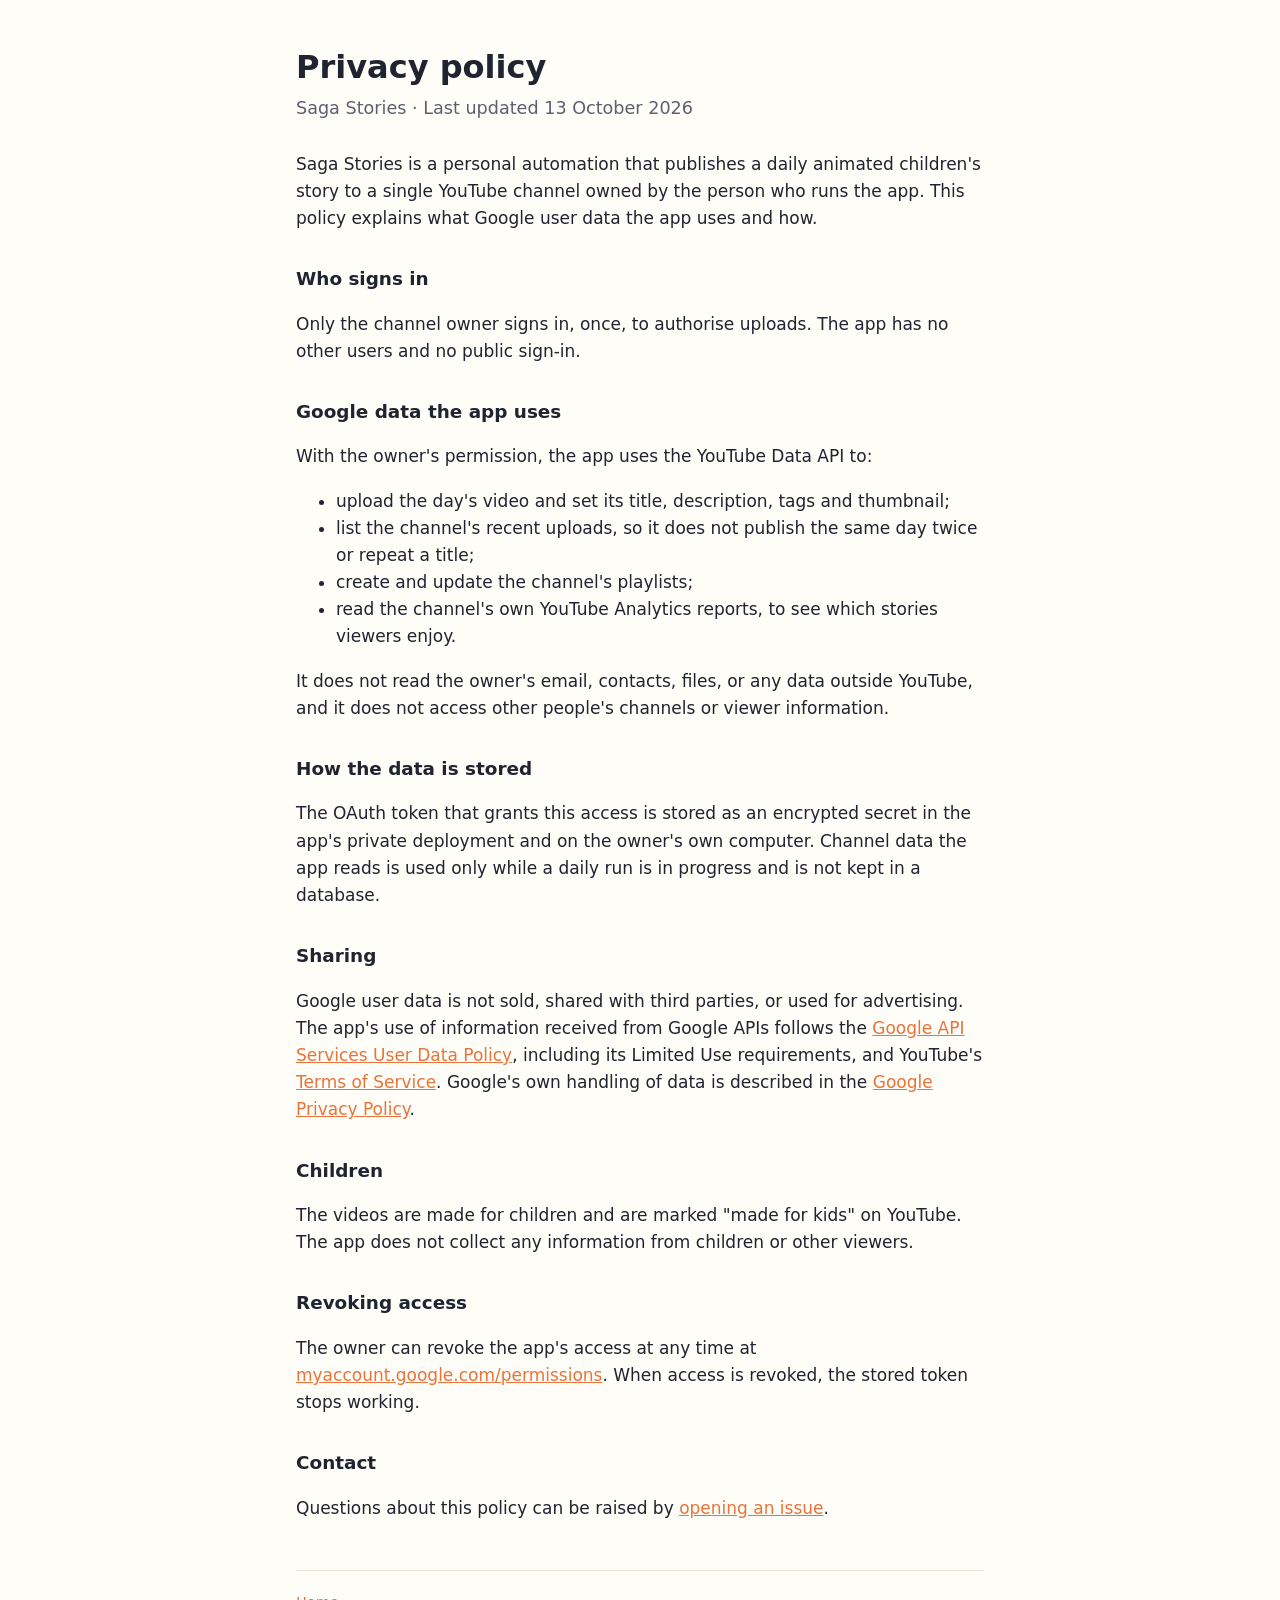
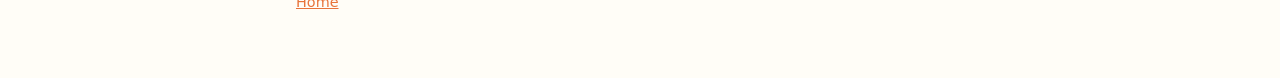
==== privacy.html @ a5b1589b "Saga Stories home page and privacy policy Co-Authored-By: Claude Opus 5.5 <noreply@anthropic.com>" ====
<!doctype html>
<html lang="en">
<head>
<meta charset="utf-8">
<meta name="viewport" content="width=device-width,initial-scale=1">
<title>Privacy Policy</title>
<meta name="description" content="How the Saga Stories app uses Google and YouTube data.">
<link rel="stylesheet" href="style.css">
</head>
<body>
<main>
  <h1>Privacy policy</h1>
  <p class="lede">Saga Stories · Last updated 13 October 2026</p>

  <p>Saga Stories is a personal automation that publishes a daily animated children's story to a
  single YouTube channel owned by the person who runs the app. This policy explains what Google
  user data the app uses and how.</p>

  <h2>Who signs in</h2>
  <p>Only the channel owner signs in, once, to authorise uploads. The app has no other users and
  no public sign-in.</p>

  <h2>Google data the app uses</h2>
  <p>With the owner's permission, the app uses the YouTube Data API to:</p>
  <ul>
    <li>upload the day's video and set its title, description, tags and thumbnail;</li>
    <li>list the channel's recent uploads, so it does not publish the same day twice or repeat a title;</li>
    <li>create and update the channel's playlists;</li>
    <li>read the channel's own YouTube Analytics reports, to see which stories viewers enjoy.</li>
  </ul>
  <p>It does not read the owner's email, contacts, files, or any data outside YouTube, and it does
  not access other people's channels or viewer information.</p>

  <h2>How the data is stored</h2>
  <p>The OAuth token that grants this access is stored as an encrypted secret in the app's private
  deployment and on the owner's own computer. Channel data the app reads is used only while a
  daily run is in progress and is not kept in a database.</p>

  <h2>Sharing</h2>
  <p>Google user data is not sold, shared with third parties, or used for advertising. The app's
  use of information received from Google APIs follows the
  <a href="https://developers.google.com/terms/api-services-user-data-policy">Google API Services
  User Data Policy</a>, including its Limited Use requirements, and YouTube's
  <a href="https://www.youtube.com/t/terms">Terms of Service</a>. Google's own handling of data is
  described in the <a href="https://policies.google.com/privacy">Google Privacy Policy</a>.</p>

  <h2>Children</h2>
  <p>The videos are made for children and are marked "made for kids" on YouTube. The app does not
  collect any information from children or other viewers.</p>

  <h2>Revoking access</h2>
  <p>The owner can revoke the app's access at any time at
  <a href="https://myaccount.google.com/permissions">myaccount.google.com/permissions</a>.
  When access is revoked, the stored token stops working.</p>

  <h2>Contact</h2>
  <p>Questions about this policy can be raised by
  <a href="https://github.com/Sandeep0Bhatia/sandeep0bhatia.github.io/issues">opening an issue</a>.</p>

  <footer>
    <a href="index.html">Home</a>
  </footer>
</main>
</body>
</html>
---- style.css ----
:root{--bg:#fffdf7;--fg:#1f2430;--muted:#5b6170;--accent:#e8743b;--card:#ffffff;--line:#ece6da}
@media (prefers-color-scheme:dark){:root{--bg:#15171c;--fg:#eceae4;--muted:#a3a8b3;--accent:#f39a6b;--card:#1d2027;--line:#2c3039}}
*{box-sizing:border-box}
body{margin:0;background:var(--bg);color:var(--fg);font:17px/1.6 system-ui,-apple-system,"Segoe UI",Roboto,sans-serif}
main{max-width:720px;margin:0 auto;padding:48px 16px 64px}
h1{font-size:2rem;line-height:1.2;margin:0 0 8px}
h2{font-size:1.15rem;margin:32px 0 8px}
p,li{color:var(--fg)}
.lede{color:var(--muted);font-size:1.1rem;margin:0 0 28px}
a{color:var(--accent)}
.card{background:var(--card);border:1px solid var(--line);border-radius:14px;padding:20px 22px;margin:24px 0}
footer{margin-top:48px;padding-top:20px;border-top:1px solid var(--line);color:var(--muted);font-size:.9rem}
footer a{margin-right:16px}
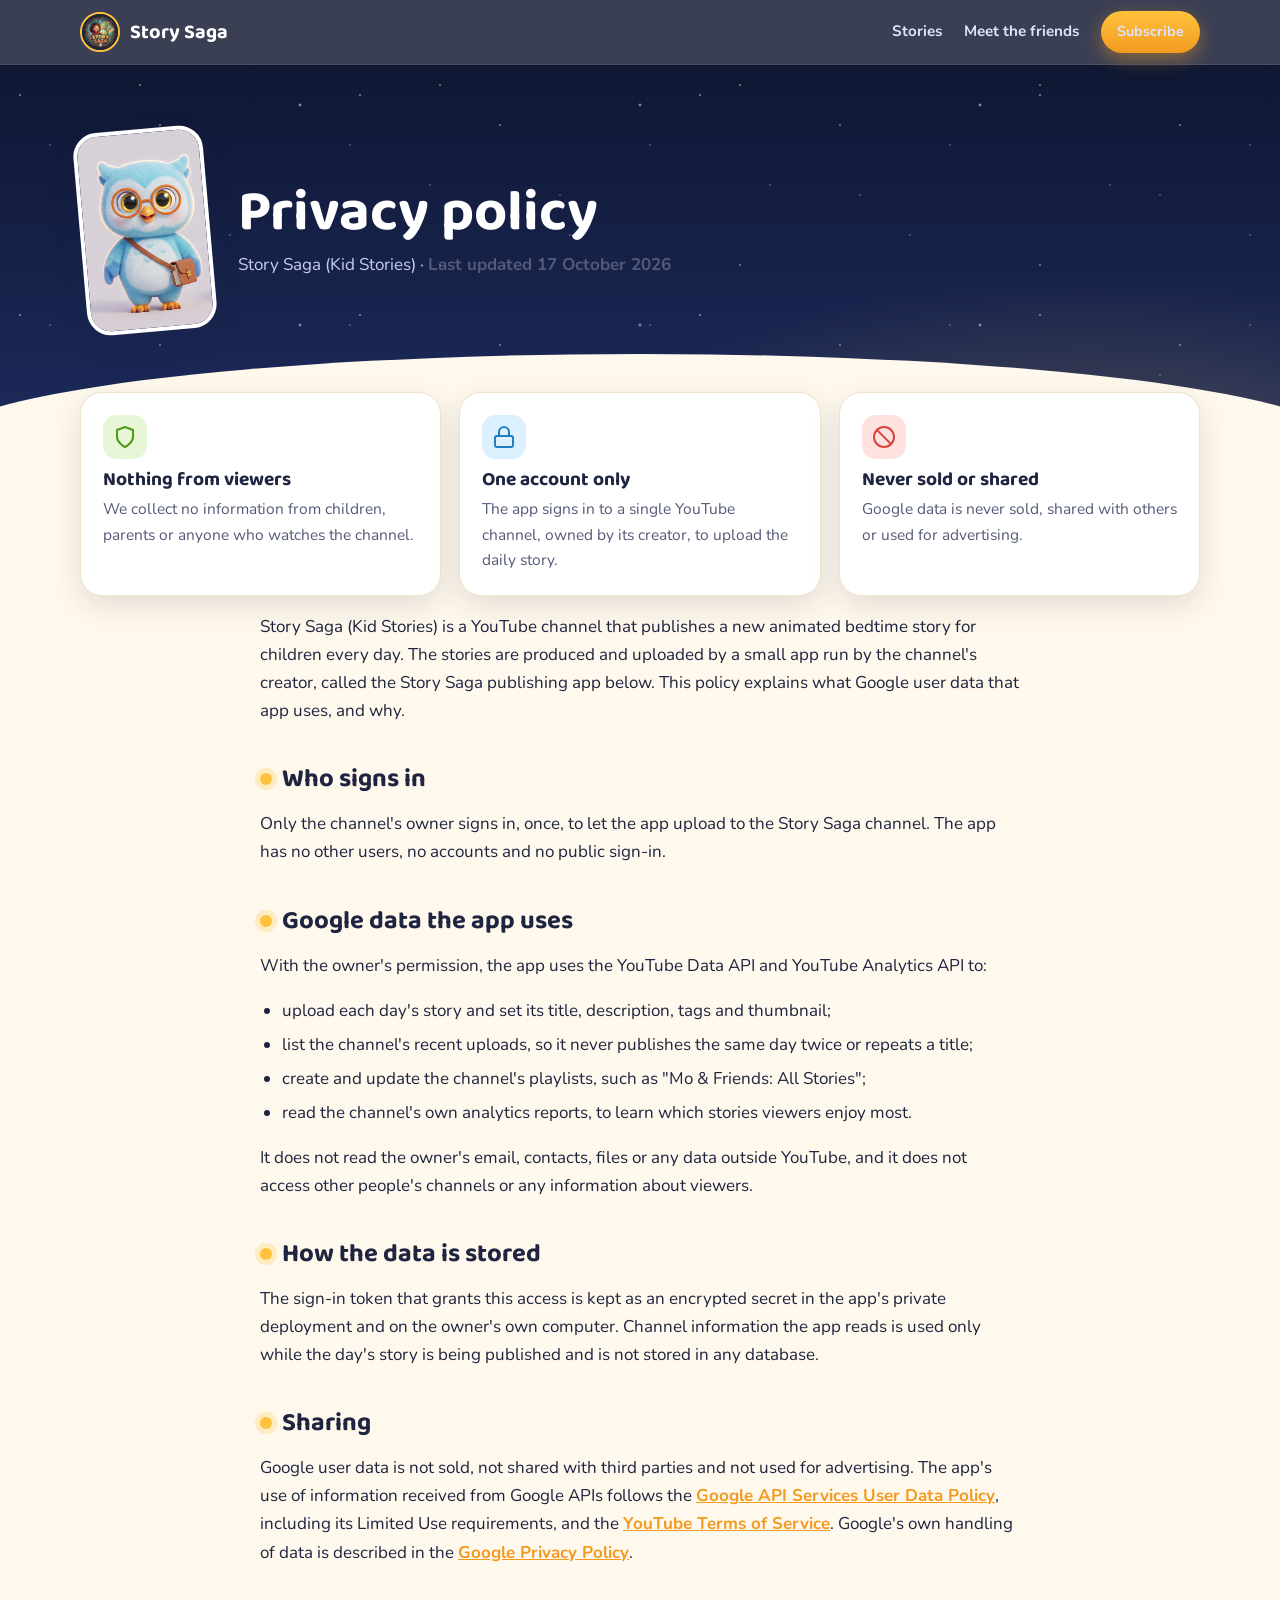
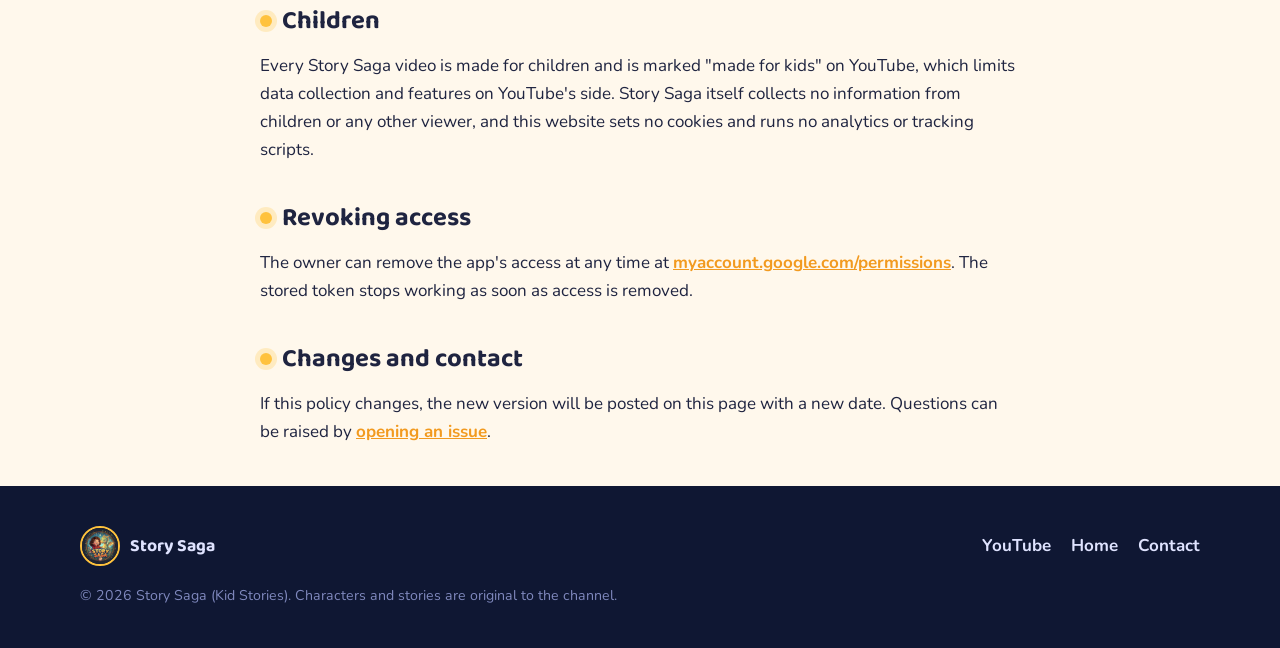
==== commit f08882eb: "Redesign the site around the Story Saga channel Home page: starry bedtime hero with the channel logo" ====
--- a/privacy.html
+++ b/privacy.html
@@ -4,62 +4,129 @@
 <meta charset="utf-8">
 <meta name="viewport" content="width=device-width,initial-scale=1">
 <title>Privacy Policy</title>
-<meta name="description" content="How the Saga Stories app uses Google and YouTube data.">
+<meta name="description" content="How the Story Saga publishing app uses Google and YouTube data, and what it never collects.">
+<link rel="icon" href="images/avatar.jpg">
+<link rel="preconnect" href="https://fonts.googleapis.com">
+<link rel="preconnect" href="https://fonts.gstatic.com" crossorigin>
+<link href="https://fonts.googleapis.com/css2?family=Baloo+2:wght@600;700;800&family=Nunito:wght@400;600;700;800&display=swap" rel="stylesheet">
 <link rel="stylesheet" href="style.css">
 </head>
 <body>
+
+<header class="site-header">
+  <div class="wrap">
+    <a class="brand" href="./"><img src="images/avatar.jpg" alt="">Story Saga</a>
+    <nav class="nav" aria-label="Main">
+      <a href="./#stories">Stories</a>
+      <a href="./#friends">Meet the friends</a>
+      <a class="btn btn-gold" href="https://www.youtube.com/@storycreatesglory?sub_confirmation=1">Subscribe</a>
+    </nav>
+  </div>
+</header>
+
 <main>
-  <h1>Privacy policy</h1>
-  <p class="lede">Saga Stories · Last updated 13 October 2026</p>
+  <section class="page-hero" aria-labelledby="title">
+    <div class="stars" aria-hidden="true"></div>
+    <div class="wrap">
+      <img class="mascot" src="images/cast/ollie.jpg" alt="Ollie the owl, the friend who loves facts">
+      <div>
+        <h1 id="title">Privacy policy</h1>
+        <p>Story Saga (Kid Stories) · <span class="updated">Last updated 17 October 2026</span></p>
+      </div>
+    </div>
+    <div class="hill" aria-hidden="true"></div>
+  </section>
 
-  <p>Saga Stories is a personal automation that publishes a daily animated children's story to a
-  single YouTube channel owned by the person who runs the app. This policy explains what Google
-  user data the app uses and how.</p>
+  <div class="wrap">
+    <div class="summary">
+      <div class="card">
+        <div class="icon" style="background:#e6f6d6;color:#4e9a17">
+          <svg viewBox="0 0 24 24" fill="none" stroke="currentColor" stroke-width="2" stroke-linecap="round" stroke-linejoin="round" aria-hidden="true"><path d="M12 22s8-4 8-10V5l-8-3-8 3v7c0 6 8 10 8 10z"/></svg>
+        </div>
+        <h3>Nothing from viewers</h3>
+        <p>We collect no information from children, parents or anyone who watches the channel.</p>
+      </div>
+      <div class="card">
+        <div class="icon" style="background:#dcf0fd;color:#1f7fbf">
+          <svg viewBox="0 0 24 24" fill="none" stroke="currentColor" stroke-width="2" stroke-linecap="round" stroke-linejoin="round" aria-hidden="true"><rect x="3" y="11" width="18" height="11" rx="2"/><path d="M7 11V7a5 5 0 0 1 10 0v4"/></svg>
+        </div>
+        <h3>One account only</h3>
+        <p>The app signs in to a single YouTube channel, owned by its creator, to upload the daily story.</p>
+      </div>
+      <div class="card">
+        <div class="icon" style="background:#ffe2e0;color:#d2463f">
+          <svg viewBox="0 0 24 24" fill="none" stroke="currentColor" stroke-width="2" stroke-linecap="round" stroke-linejoin="round" aria-hidden="true"><circle cx="12" cy="12" r="10"/><path d="m4.9 4.9 14.2 14.2"/></svg>
+        </div>
+        <h3>Never sold or shared</h3>
+        <p>Google data is never sold, shared with others or used for advertising.</p>
+      </div>
+    </div>
 
-  <h2>Who signs in</h2>
-  <p>Only the channel owner signs in, once, to authorise uploads. The app has no other users and
-  no public sign-in.</p>
+    <article class="policy">
+      <p>Story Saga (Kid Stories) is a YouTube channel that publishes a new animated bedtime story for
+      children every day. The stories are produced and uploaded by a small app run by the channel's
+      creator, called the Story Saga publishing app below. This policy explains what Google user
+      data that app uses, and why.</p>
 
-  <h2>Google data the app uses</h2>
-  <p>With the owner's permission, the app uses the YouTube Data API to:</p>
-  <ul>
-    <li>upload the day's video and set its title, description, tags and thumbnail;</li>
-    <li>list the channel's recent uploads, so it does not publish the same day twice or repeat a title;</li>
-    <li>create and update the channel's playlists;</li>
-    <li>read the channel's own YouTube Analytics reports, to see which stories viewers enjoy.</li>
-  </ul>
-  <p>It does not read the owner's email, contacts, files, or any data outside YouTube, and it does
-  not access other people's channels or viewer information.</p>
+      <h2>Who signs in</h2>
+      <p>Only the channel's owner signs in, once, to let the app upload to the Story Saga channel.
+      The app has no other users, no accounts and no public sign-in.</p>
 
-  <h2>How the data is stored</h2>
-  <p>The OAuth token that grants this access is stored as an encrypted secret in the app's private
-  deployment and on the owner's own computer. Channel data the app reads is used only while a
-  daily run is in progress and is not kept in a database.</p>
+      <h2>Google data the app uses</h2>
+      <p>With the owner's permission, the app uses the YouTube Data API and YouTube Analytics API to:</p>
+      <ul>
+        <li>upload each day's story and set its title, description, tags and thumbnail;</li>
+        <li>list the channel's recent uploads, so it never publishes the same day twice or repeats a title;</li>
+        <li>create and update the channel's playlists, such as "Mo &amp; Friends: All Stories";</li>
+        <li>read the channel's own analytics reports, to learn which stories viewers enjoy most.</li>
+      </ul>
+      <p>It does not read the owner's email, contacts, files or any data outside YouTube, and it does
+      not access other people's channels or any information about viewers.</p>
 
-  <h2>Sharing</h2>
-  <p>Google user data is not sold, shared with third parties, or used for advertising. The app's
-  use of information received from Google APIs follows the
-  <a href="https://developers.google.com/terms/api-services-user-data-policy">Google API Services
-  User Data Policy</a>, including its Limited Use requirements, and YouTube's
-  <a href="https://www.youtube.com/t/terms">Terms of Service</a>. Google's own handling of data is
-  described in the <a href="https://policies.google.com/privacy">Google Privacy Policy</a>.</p>
+      <h2>How the data is stored</h2>
+      <p>The sign-in token that grants this access is kept as an encrypted secret in the app's
+      private deployment and on the owner's own computer. Channel information the app reads is used
+      only while the day's story is being published and is not stored in any database.</p>
 
-  <h2>Children</h2>
-  <p>The videos are made for children and are marked "made for kids" on YouTube. The app does not
-  collect any information from children or other viewers.</p>
+      <h2>Sharing</h2>
+      <p>Google user data is not sold, not shared with third parties and not used for advertising.
+      The app's use of information received from Google APIs follows the
+      <a href="https://developers.google.com/terms/api-services-user-data-policy">Google API Services
+      User Data Policy</a>, including its Limited Use requirements, and the
+      <a href="https://www.youtube.com/t/terms">YouTube Terms of Service</a>. Google's own handling
+      of data is described in the <a href="https://policies.google.com/privacy">Google Privacy
+      Policy</a>.</p>
 
-  <h2>Revoking access</h2>
-  <p>The owner can revoke the app's access at any time at
-  <a href="https://myaccount.google.com/permissions">myaccount.google.com/permissions</a>.
-  When access is revoked, the stored token stops working.</p>
+      <h2>Children</h2>
+      <p>Every Story Saga video is made for children and is marked "made for kids" on YouTube, which
+      limits data collection and features on YouTube's side. Story Saga itself collects no
+      information from children or any other viewer, and this website sets no cookies and runs no analytics
+      or tracking scripts.</p>
 
-  <h2>Contact</h2>
-  <p>Questions about this policy can be raised by
-  <a href="https://github.com/Sandeep0Bhatia/sandeep0bhatia.github.io/issues">opening an issue</a>.</p>
+      <h2>Revoking access</h2>
+      <p>The owner can remove the app's access at any time at
+      <a href="https://myaccount.google.com/permissions">myaccount.google.com/permissions</a>.
+      The stored token stops working as soon as access is removed.</p>
 
-  <footer>
-    <a href="index.html">Home</a>
-  </footer>
+      <h2>Changes and contact</h2>
+      <p>If this policy changes, the new version will be posted on this page with a new date.
+      Questions can be raised by
+      <a href="https://github.com/umbarsariya/umbarsariya.github.io/issues">opening an issue</a>.</p>
+    </article>
+  </div>
 </main>
+
+<footer class="site-footer">
+  <div class="wrap">
+    <a class="brand" href="./"><img src="images/avatar.jpg" alt="">Story Saga</a>
+    <nav aria-label="Footer">
+      <a href="https://www.youtube.com/@storycreatesglory">YouTube</a>
+      <a href="./">Home</a>
+      <a href="https://github.com/umbarsariya/umbarsariya.github.io/issues">Contact</a>
+    </nav>
+    <small>© 2026 Story Saga (Kid Stories). Characters and stories are original to the channel.</small>
+  </div>
+</footer>
+
 </body>
 </html>
--- a/style.css
+++ b/style.css
@@ -1,13 +1,954 @@
-:root{--bg:#fffdf7;--fg:#1f2430;--muted:#5b6170;--accent:#e8743b;--card:#ffffff;--line:#ece6da}
-@media (prefers-color-scheme:dark){:root{--bg:#15171c;--fg:#eceae4;--muted:#a3a8b3;--accent:#f39a6b;--card:#1d2027;--line:#2c3039}}
-*{box-sizing:border-box}
-body{margin:0;background:var(--bg);color:var(--fg);font:17px/1.6 system-ui,-apple-system,"Segoe UI",Roboto,sans-serif}
-main{max-width:720px;margin:0 auto;padding:48px 16px 64px}
-h1{font-size:2rem;line-height:1.2;margin:0 0 8px}
-h2{font-size:1.15rem;margin:32px 0 8px}
-p,li{color:var(--fg)}
-.lede{color:var(--muted);font-size:1.1rem;margin:0 0 28px}
-a{color:var(--accent)}
-.card{background:var(--card);border:1px solid var(--line);border-radius:14px;padding:20px 22px;margin:24px 0}
-footer{margin-top:48px;padding-top:20px;border-top:1px solid var(--line);color:var(--muted);font-size:.9rem}
-footer a{margin-right:16px}
+/* Story Saga - shared styles. Colours are tokens; dark mode redefines them. */
+:root {
+  --night-1: #0f1733;
+  --night-2: #1d2b5c;
+  --night-3: #33407a;
+  --gold: #ffc23d;
+  --gold-deep: #f29a1f;
+  --cream: #fff8ec;
+  --paper: #ffffff;
+  --ink: #1f2440;
+  --ink-soft: #545a78;
+  --line: #f0e3cc;
+  --shadow: 0 10px 30px rgba(31, 36, 64, 0.12);
+  --radius: 22px;
+
+  --mo: #ff8a3d;
+  --luna: #b79cf2;
+  --ziggy: #8fd14f;
+  --ollie: #5fb8f0;
+  --coco: #ff8f8a;
+  --bolt: #ffd23f;
+
+  --bg: var(--cream);
+  --card: var(--paper);
+  --heading: var(--ink);
+  --text: var(--ink);
+  --muted: var(--ink-soft);
+}
+
+@media (prefers-color-scheme: dark) {
+  :root:not([data-theme="light"]) {
+    --bg: #0c1229;
+    --card: #17204a;
+    --heading: #fff3dc;
+    --text: #e9e6f5;
+    --muted: #b3b5d4;
+    --line: #2a3566;
+    --shadow: 0 10px 30px rgba(0, 0, 0, 0.35);
+  }
+}
+:root[data-theme="dark"] {
+  --bg: #0c1229;
+  --card: #17204a;
+  --heading: #fff3dc;
+  --text: #e9e6f5;
+  --muted: #b3b5d4;
+  --line: #2a3566;
+  --shadow: 0 10px 30px rgba(0, 0, 0, 0.35);
+}
+
+*,
+*::before,
+*::after {
+  box-sizing: border-box;
+}
+
+html {
+  scroll-behavior: smooth;
+}
+
+body {
+  margin: 0;
+  background: var(--bg);
+  color: var(--text);
+  font: 17px/1.65 "Nunito", system-ui, -apple-system, "Segoe UI", Roboto, sans-serif;
+  overflow-x: hidden;
+}
+
+img {
+  max-width: 100%;
+  display: block;
+}
+
+a {
+  color: inherit;
+}
+
+h1,
+h2,
+h3 {
+  font-family: "Baloo 2", "Nunito", system-ui, sans-serif;
+  color: var(--heading);
+  line-height: 1.1;
+  margin: 0;
+}
+
+.wrap {
+  width: min(1120px, 100% - 32px);
+  margin-inline: auto;
+}
+
+/* ---- header ---------------------------------------------------------------------------- */
+
+.site-header {
+  position: sticky;
+  top: 0;
+  z-index: 10;
+  background: rgba(15, 23, 51, 0.82);
+  backdrop-filter: blur(10px);
+  -webkit-backdrop-filter: blur(10px);
+  border-bottom: 1px solid rgba(255, 255, 255, 0.08);
+}
+
+.site-header .wrap {
+  display: flex;
+  align-items: center;
+  justify-content: space-between;
+  gap: 16px;
+  min-height: 64px;
+}
+
+.brand {
+  display: flex;
+  align-items: center;
+  gap: 10px;
+  text-decoration: none;
+  color: #fff;
+  font: 700 1.25rem/1 "Baloo 2", system-ui, sans-serif;
+}
+
+.brand img {
+  width: 40px;
+  height: 40px;
+  border-radius: 50%;
+  border: 2px solid var(--gold);
+}
+
+.nav {
+  display: flex;
+  align-items: center;
+  gap: 22px;
+}
+
+.nav a {
+  color: #dfe3ff;
+  text-decoration: none;
+  font-weight: 700;
+  font-size: 0.95rem;
+}
+
+.nav a:hover {
+  color: var(--gold);
+}
+
+.btn {
+  display: inline-flex;
+  align-items: center;
+  gap: 8px;
+  padding: 12px 22px;
+  border-radius: 999px;
+  font-weight: 800;
+  text-decoration: none;
+  transition: transform 0.15s ease, box-shadow 0.15s ease;
+}
+
+.btn:hover {
+  transform: translateY(-2px);
+}
+
+.btn-gold {
+  background: linear-gradient(180deg, var(--gold), var(--gold-deep));
+  color: #3a2200;
+  box-shadow: 0 6px 18px rgba(242, 154, 31, 0.45);
+}
+
+.btn-ghost {
+  color: #fff;
+  border: 2px solid rgba(255, 255, 255, 0.35);
+}
+
+.btn-ghost:hover {
+  border-color: var(--gold);
+}
+
+.btn svg {
+  width: 20px;
+  height: 20px;
+}
+
+.nav .btn {
+  padding: 9px 16px;
+  font-size: 0.9rem;
+}
+
+/* ---- hero: a night sky ------------------------------------------------------------------- */
+
+.hero {
+  position: relative;
+  overflow: hidden;
+  color: #fff;
+  background:
+    radial-gradient(1200px 500px at 80% 110%, rgba(255, 194, 61, 0.28), transparent 60%),
+    radial-gradient(900px 600px at 10% -10%, var(--night-3), transparent 60%),
+    linear-gradient(180deg, var(--night-1), var(--night-2));
+  padding: 72px 0 120px;
+}
+
+.stars,
+.stars::before,
+.stars::after {
+  position: absolute;
+  inset: 0;
+  pointer-events: none;
+  background-repeat: repeat;
+}
+
+.stars {
+  background-image:
+    radial-gradient(1.5px 1.5px at 20px 30px, #fff, transparent),
+    radial-gradient(1px 1px at 90px 120px, #fff, transparent),
+    radial-gradient(1.5px 1.5px at 160px 60px, #ffe8a8, transparent),
+    radial-gradient(1px 1px at 230px 170px, #fff, transparent),
+    radial-gradient(2px 2px at 300px 40px, #fff, transparent);
+  background-size: 340px 220px;
+  opacity: 0.7;
+  animation: twinkle 6s ease-in-out infinite alternate;
+}
+
+.stars::before {
+  content: "";
+  background-image:
+    radial-gradient(1px 1px at 50px 80px, #fff, transparent),
+    radial-gradient(1.5px 1.5px at 140px 20px, #ffe8a8, transparent),
+    radial-gradient(1px 1px at 260px 130px, #fff, transparent);
+  background-size: 300px 180px;
+  animation: twinkle 4s ease-in-out infinite alternate-reverse;
+}
+
+@keyframes twinkle {
+  from {
+    opacity: 0.35;
+  }
+  to {
+    opacity: 0.9;
+  }
+}
+
+.moon {
+  position: absolute;
+  top: 48px;
+  right: 7%;
+  width: 90px;
+  height: 90px;
+  border-radius: 50%;
+  background: radial-gradient(circle at 35% 35%, #fff6d6, #ffd76a 60%, #f5b83b);
+  box-shadow: 0 0 60px 18px rgba(255, 210, 100, 0.35);
+}
+
+.hero .wrap {
+  position: relative;
+  display: grid;
+  grid-template-columns: 1.1fr 0.9fr;
+  align-items: center;
+  gap: 40px;
+}
+
+.eyebrow {
+  display: inline-flex;
+  align-items: center;
+  gap: 8px;
+  padding: 6px 14px;
+  border-radius: 999px;
+  background: rgba(255, 255, 255, 0.1);
+  color: var(--gold);
+  font-weight: 800;
+  font-size: 0.85rem;
+  letter-spacing: 0.04em;
+  text-transform: uppercase;
+}
+
+.hero h1 {
+  color: #fff;
+  font-size: clamp(2.8rem, 7vw, 4.8rem);
+  margin: 18px 0 10px;
+  text-shadow: 0 4px 24px rgba(0, 0, 0, 0.35);
+}
+
+.hero h1 span {
+  background: linear-gradient(180deg, #ffe08a, var(--gold-deep));
+  -webkit-background-clip: text;
+  background-clip: text;
+  color: transparent;
+}
+
+.hero .lede {
+  font-size: 1.2rem;
+  color: #dfe3ff;
+  max-width: 34ch;
+  margin: 0 0 28px;
+}
+
+.hero .handle {
+  color: #aab3e6;
+  font-weight: 700;
+  margin: 18px 0 0;
+}
+
+.cta-row {
+  display: flex;
+  flex-wrap: wrap;
+  gap: 12px;
+}
+
+.hero-art {
+  position: relative;
+  justify-self: center;
+  width: min(420px, 100%);
+  aspect-ratio: 1;
+}
+
+.hero-art .badge {
+  position: absolute;
+  inset: 8%;
+  border-radius: 50%;
+  border: 4px solid var(--gold);
+  box-shadow: 0 0 0 10px rgba(255, 194, 61, 0.15), 0 30px 60px rgba(0, 0, 0, 0.45);
+  object-fit: cover;
+  width: 84%;
+  height: 84%;
+}
+
+.hero-art .peek {
+  position: absolute;
+  width: 34%;
+  border-radius: 24px;
+  border: 4px solid #fff;
+  box-shadow: var(--shadow);
+  animation: bob 5s ease-in-out infinite;
+}
+
+.peek-1 {
+  left: -6%;
+  bottom: 2%;
+  transform: rotate(-8deg);
+}
+
+.peek-2 {
+  right: -6%;
+  top: 4%;
+  transform: rotate(7deg);
+  animation-delay: -2.5s !important;
+}
+
+@keyframes bob {
+  0%,
+  100% {
+    translate: 0 0;
+  }
+  50% {
+    translate: 0 -10px;
+  }
+}
+
+.hill {
+  position: absolute;
+  left: -5%;
+  right: -5%;
+  bottom: -2px;
+  height: 90px;
+  background: var(--bg);
+  border-radius: 50% 50% 0 0 / 100% 100% 0 0;
+}
+
+/* ---- sections ------------------------------------------------------------------------------ */
+
+section {
+  padding: 72px 0;
+}
+
+.section-head {
+  text-align: center;
+  max-width: 640px;
+  margin: 0 auto 40px;
+}
+
+.section-head h2 {
+  font-size: clamp(2rem, 4.5vw, 2.8rem);
+  margin-bottom: 10px;
+}
+
+.section-head p {
+  color: var(--muted);
+  margin: 0;
+  font-size: 1.08rem;
+}
+
+.kicker {
+  display: inline-block;
+  font-weight: 800;
+  font-size: 0.85rem;
+  letter-spacing: 0.06em;
+  text-transform: uppercase;
+  color: var(--gold-deep);
+  margin-bottom: 8px;
+}
+
+/* promises */
+
+.promises {
+  display: grid;
+  grid-template-columns: repeat(3, 1fr);
+  gap: 20px;
+  margin-top: -40px;
+  position: relative;
+}
+
+.promise {
+  background: var(--card);
+  border: 1px solid var(--line);
+  border-radius: var(--radius);
+  padding: 26px 24px;
+  box-shadow: var(--shadow);
+}
+
+.promise .icon {
+  width: 54px;
+  height: 54px;
+  border-radius: 16px;
+  display: grid;
+  place-items: center;
+  margin-bottom: 14px;
+}
+
+.promise .icon svg {
+  width: 28px;
+  height: 28px;
+}
+
+.promise h3 {
+  font-size: 1.35rem;
+  margin-bottom: 6px;
+}
+
+.promise p {
+  margin: 0;
+  color: var(--muted);
+}
+
+/* stories */
+
+.stories {
+  display: grid;
+  grid-template-columns: repeat(4, 1fr);
+  gap: 20px;
+}
+
+.story {
+  position: relative;
+  display: block;
+  border-radius: var(--radius);
+  overflow: hidden;
+  aspect-ratio: 9 / 16;
+  text-decoration: none;
+  box-shadow: var(--shadow);
+  background: var(--night-2);
+  isolation: isolate;
+}
+
+.story img {
+  width: 100%;
+  height: 100%;
+  object-fit: cover;
+  transition: transform 0.4s ease;
+}
+
+.story:hover img {
+  transform: scale(1.05);
+}
+
+.story::after {
+  content: "";
+  position: absolute;
+  inset: 0;
+  background: linear-gradient(180deg, transparent 50%, rgba(10, 14, 40, 0.88));
+  z-index: 1;
+}
+
+.story .play {
+  position: absolute;
+  top: 14px;
+  right: 14px;
+  z-index: 2;
+  width: 40px;
+  height: 40px;
+  border-radius: 50%;
+  background: rgba(255, 255, 255, 0.9);
+  display: grid;
+  place-items: center;
+  color: #e5322d;
+}
+
+.story .play svg {
+  width: 18px;
+  height: 18px;
+  margin-left: 2px;
+}
+
+.story .title {
+  position: absolute;
+  left: 16px;
+  right: 16px;
+  bottom: 16px;
+  z-index: 2;
+  color: #fff;
+  font: 700 1.1rem/1.2 "Baloo 2", system-ui, sans-serif;
+}
+
+.story .tag {
+  display: inline-block;
+  margin-bottom: 6px;
+  padding: 2px 10px;
+  border-radius: 999px;
+  font: 800 0.72rem/1.6 "Nunito", sans-serif;
+  letter-spacing: 0.04em;
+  text-transform: uppercase;
+  color: #2a1a00;
+}
+
+.center {
+  text-align: center;
+  margin-top: 32px;
+}
+
+/* cast */
+
+.cast-band {
+  background:
+    radial-gradient(700px 300px at 50% 0%, rgba(255, 194, 61, 0.18), transparent 70%),
+    linear-gradient(180deg, transparent, rgba(95, 184, 240, 0.08));
+}
+
+.cast {
+  display: grid;
+  grid-template-columns: repeat(3, 1fr);
+  gap: 22px;
+}
+
+.friend {
+  background: var(--card);
+  border: 1px solid var(--line);
+  border-radius: var(--radius);
+  overflow: hidden;
+  box-shadow: var(--shadow);
+  transition: transform 0.2s ease;
+}
+
+.friend:hover {
+  transform: translateY(-4px) rotate(-0.5deg);
+}
+
+.friend .portrait {
+  background: #d6d6d8;
+  height: 300px;
+  overflow: hidden;
+}
+
+.friend .portrait img {
+  width: 100%;
+  height: 100%;
+  object-fit: cover;
+  object-position: center 35%;
+  transition: transform 0.3s ease;
+}
+
+.friend:hover .portrait img {
+  transform: scale(1.06);
+}
+
+.friend .body {
+  padding: 18px 22px 24px;
+  border-top: 5px solid var(--accent);
+}
+
+.friend h3 {
+  font-size: 1.6rem;
+}
+
+.friend .species {
+  color: var(--accent-ink, var(--muted));
+  font-weight: 800;
+  font-size: 0.9rem;
+  margin: 2px 0 8px;
+}
+
+.friend p {
+  margin: 0;
+  color: var(--muted);
+}
+
+.f-mo { --accent: var(--mo); }
+.f-luna { --accent: var(--luna); }
+.f-ziggy { --accent: var(--ziggy); }
+.f-ollie { --accent: var(--ollie); }
+.f-coco { --accent: var(--coco); }
+.f-bolt { --accent: var(--bolt); }
+
+/* parents */
+
+.parents {
+  display: grid;
+  grid-template-columns: 0.9fr 1.1fr;
+  gap: 40px;
+  align-items: center;
+}
+
+.parents .photo {
+  border-radius: 28px;
+  overflow: hidden;
+  box-shadow: var(--shadow);
+  aspect-ratio: 4 / 5;
+}
+
+.parents .photo img {
+  width: 100%;
+  height: 100%;
+  object-fit: cover;
+}
+
+.checklist {
+  list-style: none;
+  padding: 0;
+  margin: 22px 0 0;
+  display: grid;
+  gap: 14px;
+}
+
+.checklist li {
+  display: grid;
+  grid-template-columns: 32px 1fr;
+  gap: 12px;
+  align-items: start;
+}
+
+.checklist .tick {
+  width: 32px;
+  height: 32px;
+  border-radius: 50%;
+  background: rgba(143, 209, 79, 0.2);
+  color: #4e9a17;
+  display: grid;
+  place-items: center;
+}
+
+.checklist .tick svg {
+  width: 18px;
+  height: 18px;
+}
+
+.checklist strong {
+  color: var(--heading);
+}
+
+/* closing call to action */
+
+.cta-band {
+  position: relative;
+  overflow: hidden;
+  border-radius: 32px;
+  padding: 56px 32px;
+  text-align: center;
+  color: #fff;
+  background:
+    radial-gradient(600px 260px at 50% 120%, rgba(255, 194, 61, 0.35), transparent 70%),
+    linear-gradient(180deg, var(--night-1), var(--night-2));
+}
+
+.cta-band h2 {
+  color: #fff;
+  font-size: clamp(2rem, 4.5vw, 2.8rem);
+  margin-bottom: 10px;
+}
+
+.cta-band p {
+  color: #dfe3ff;
+  margin: 0 auto 26px;
+  max-width: 46ch;
+}
+
+.cta-band .faces {
+  display: flex;
+  justify-content: center;
+  margin-bottom: 18px;
+}
+
+.cta-band .faces img {
+  width: 64px;
+  height: 64px;
+  border-radius: 50%;
+  object-fit: cover;
+  object-position: center 18%;
+  border: 3px solid var(--night-1);
+  margin-left: -12px;
+  background: #fff;
+}
+
+.cta-band .faces img:first-child {
+  margin-left: 0;
+}
+
+/* ---- privacy page ---------------------------------------------------------------------- */
+
+.page-hero {
+  position: relative;
+  overflow: hidden;
+  color: #fff;
+  padding: 64px 0 110px;
+  background:
+    radial-gradient(900px 400px at 85% 120%, rgba(255, 194, 61, 0.25), transparent 60%),
+    linear-gradient(180deg, var(--night-1), var(--night-2));
+}
+
+.page-hero .wrap {
+  position: relative;
+  display: flex;
+  align-items: center;
+  gap: 28px;
+}
+
+.page-hero h1 {
+  color: #fff;
+  font-size: clamp(2.4rem, 6vw, 3.6rem);
+  margin-bottom: 6px;
+}
+
+.page-hero p {
+  margin: 0;
+  color: #c9cff2;
+}
+
+.page-hero .mascot {
+  width: 130px;
+  flex: none;
+  border-radius: 24px;
+  border: 4px solid #fff;
+  background: #fff;
+  box-shadow: var(--shadow);
+  transform: rotate(-5deg);
+}
+
+.summary {
+  display: grid;
+  grid-template-columns: repeat(3, 1fr);
+  gap: 18px;
+  margin-top: -50px;
+  position: relative;
+}
+
+.summary .card {
+  background: var(--card);
+  border: 1px solid var(--line);
+  border-radius: var(--radius);
+  padding: 22px;
+  box-shadow: var(--shadow);
+}
+
+.summary .card h3 {
+  font-size: 1.2rem;
+  margin: 10px 0 6px;
+}
+
+.summary .card p {
+  margin: 0;
+  color: var(--muted);
+  font-size: 0.97rem;
+}
+
+.summary .card .icon {
+  width: 44px;
+  height: 44px;
+  border-radius: 14px;
+  display: grid;
+  place-items: center;
+}
+
+.summary .card .icon svg {
+  width: 24px;
+  height: 24px;
+}
+
+.policy {
+  max-width: 760px;
+  margin: 0 auto;
+}
+
+.policy h2 {
+  font-size: 1.6rem;
+  margin: 40px 0 10px;
+  display: flex;
+  align-items: center;
+  gap: 10px;
+}
+
+.policy h2::before {
+  content: "";
+  width: 12px;
+  height: 12px;
+  border-radius: 50%;
+  background: var(--gold);
+  box-shadow: 0 0 0 5px rgba(255, 194, 61, 0.25);
+  flex: none;
+}
+
+.policy p,
+.policy li {
+  color: var(--text);
+}
+
+.policy ul {
+  padding-left: 22px;
+}
+
+.policy li {
+  margin: 6px 0;
+}
+
+.policy a {
+  color: var(--gold-deep);
+  font-weight: 700;
+}
+
+.updated {
+  color: var(--muted);
+  font-weight: 700;
+}
+
+/* ---- footer ------------------------------------------------------------------------------ */
+
+.site-footer {
+  margin-top: 40px;
+  padding: 40px 0;
+  background: var(--night-1);
+  color: #aab3e6;
+}
+
+.site-footer .wrap {
+  display: flex;
+  flex-wrap: wrap;
+  align-items: center;
+  justify-content: space-between;
+  gap: 18px;
+}
+
+.site-footer .brand {
+  font-size: 1.1rem;
+}
+
+.site-footer nav {
+  display: flex;
+  flex-wrap: wrap;
+  gap: 20px;
+}
+
+.site-footer a {
+  color: #dfe3ff;
+  text-decoration: none;
+  font-weight: 700;
+}
+
+.site-footer a:hover {
+  color: var(--gold);
+}
+
+.site-footer small {
+  width: 100%;
+  color: #7f88bd;
+}
+
+/* ---- responsive -------------------------------------------------------------------------- */
+
+@media (max-width: 900px) {
+  .hero .wrap,
+  .parents {
+    grid-template-columns: 1fr;
+  }
+  .hero {
+    padding-top: 48px;
+    text-align: center;
+  }
+  .hero .lede {
+    margin-inline: auto;
+  }
+  .cta-row {
+    justify-content: center;
+  }
+  .hero-art {
+    width: min(320px, 80%);
+    order: -1;
+  }
+  .stories {
+    grid-template-columns: repeat(2, 1fr);
+  }
+  .cast,
+  .promises,
+  .summary {
+    grid-template-columns: 1fr 1fr;
+  }
+  .moon {
+    width: 60px;
+    height: 60px;
+  }
+}
+
+@media (max-width: 600px) {
+  .nav a:not(.btn) {
+    display: none;
+  }
+  .promises,
+  .summary {
+    grid-template-columns: 1fr;
+  }
+  .cast {
+    gap: 12px;
+  }
+  .friend .portrait {
+    height: 170px;
+  }
+  .friend .body {
+    padding: 12px 14px 16px;
+  }
+  .friend h3 {
+    font-size: 1.3rem;
+  }
+  .friend p {
+    font-size: 0.9rem;
+  }
+  .stories {
+    gap: 12px;
+  }
+  .story .title {
+    font-size: 0.95rem;
+    left: 12px;
+    right: 12px;
+    bottom: 12px;
+  }
+  .page-hero .wrap {
+    flex-direction: column;
+    text-align: center;
+  }
+  .page-hero .mascot {
+    width: 100px;
+  }
+  section {
+    padding: 56px 0;
+  }
+}
+
+@media (prefers-reduced-motion: reduce) {
+  *,
+  *::before,
+  *::after {
+    animation: none !important;
+    transition: none !important;
+  }
+}
